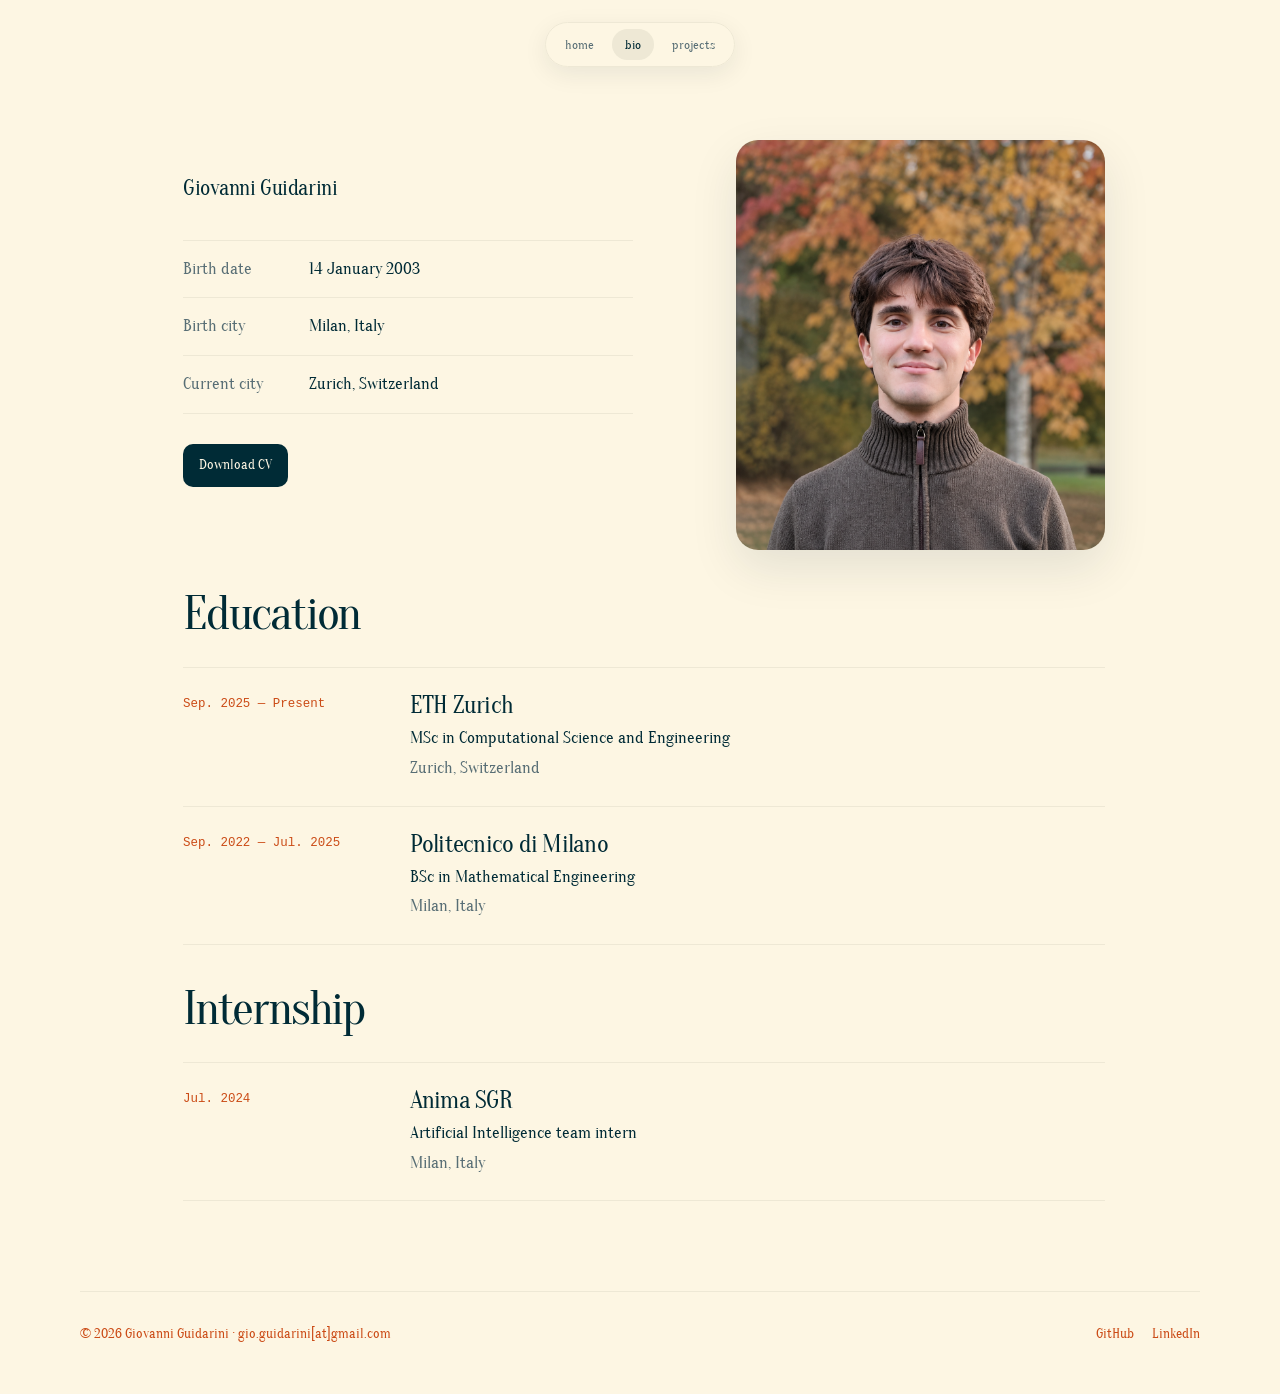
==== bio.html @ 798edbce "Refresh favicon image Co-authored-by: Copilot <223556219+Copilot@users.noreply.github.com>" ====
<!doctype html>
<html lang="en">
<head>
  <meta charset="utf-8">
  <meta name="viewport" content="width=device-width, initial-scale=1">
  <title>Bio — Giovanni Guidarini</title>
  <meta name="description" content="Biography, education, and internship of Giovanni Guidarini">
  <meta name="author" content="Giovanni Guidarini">
  <link rel="canonical" href="https://gioguida.github.io/bio.html">
  <link rel="stylesheet" href="style.css">
  <link rel="icon" type="image/x-icon" href="favicon.ico?v=5">
</head>
<body><nav class="site-nav" aria-label="Main navigation"><a href="index.html">home</a><a href="bio.html" aria-current="page">bio</a><a href="projects.html">projects</a><a href="lecture-notes.html">lecture notes</a></nav>
<main class="page subpage bio-page">
  <header class="bio-hero">
    <div class="bio-intro"><h2>Giovanni Guidarini</h2>
      <dl class="bio-facts"><div><dt>Birth date</dt><dd>14 January 2003</dd></div><div><dt>Birth city</dt><dd>Milan, Italy</dd></div><div><dt>Current city</dt><dd>Zurich, Switzerland</dd></div></dl>
      <a class="download" href="media/Giovanni_Guidarini_CV.pdf" download>Download CV</a>
    </div>
    <img class="bio-photo" src="media/profile_pic_wallpaper1.png" alt="Portrait of Giovanni Guidarini outdoors">
  </header>
  <section class="bio-section" aria-labelledby="education-heading"><h2 id="education-heading">Education</h2><ol class="cv-list"><li class="cv-entry">
  <span class="cv-entry-date">Sep. 2025 — Present</span>
  <div><h3>ETH Zurich</h3><p>MSc in Computational Science and Engineering</p><span class="muted">Zurich, Switzerland</span></div>
</li>
<li class="cv-entry">
  <span class="cv-entry-date">Sep. 2022 — Jul. 2025</span>
  <div><h3>Politecnico di Milano</h3><p>BSc in Mathematical Engineering</p><span class="muted">Milan, Italy</span></div>
</li></ol></section>
  <section class="bio-section" aria-labelledby="internship-heading"><h2 id="internship-heading">Internship</h2><ol class="cv-list"><li class="cv-entry">
  <span class="cv-entry-date">Jul. 2024</span>
  <div><h3>Anima SGR</h3><p>Artificial Intelligence team intern</p><span class="muted">Milan, Italy</span></div>
</li></ol></section>
</main>
<footer class="page footer"><span>© 2026 Giovanni Guidarini <span>·</span> gio.guidarini[at]gmail.com</span><span class="footer-links"><a href="https://github.com/gioguida" target="_blank" rel="noopener">GitHub</a><a href="https://www.linkedin.com/in/giovanni-guidarini/" target="_blank" rel="noopener">LinkedIn</a></span></footer></body></html>
---- style.css ----
@import url('https://fonts.googleapis.com/css2?family=Oranienbaum&display=swap');

:root {
  --base03: #002b36;
  --base01: #586e75;
  --base00: #657b83;
  --base0: #839496;
  --base2: #eee8d5;
  --base3: #fdf6e3;
  --yellow: #b58900;
  --orange: #cb4b16;
  --red: #dc322f;
  --cyan: #2aa198;
  --blue: #268bd2;
  --violet: #6c71c4;
  --color-background: #fdf6e3;
  --color-surface: rgba(255, 255, 255, .55);
  --color-text-primary: #002b36;
  --color-text-secondary: #657b83;
  --color-text-muted: #586e75;
  --color-accent: #268bd2;
  --color-border: #eee8d5;
  --shadow: 0 18px 48px rgba(0, 43, 54, .10);
  --font-display: "Oranienbaum", Didot, "Bodoni 72", "Times New Roman", serif;
  --font-text: "Oranienbaum", Iowan Old Style, Baskerville, Georgia, serif;
  --font-mono: ui-monospace, SFMono-Regular, Consolas, monospace;
  --font-weight-heading: 400;
  --font-size-body: 1.05rem;
  --font-size-small: .84rem;
  --page-max-width: 1120px;
  --page-gutter: 48px;
  --radius-card: 22px;
  --radius-control: 999px;
  --space-card: 27px;
  --space-grid: 18px;
  --space-section: 100px;
  --space-bio-section: 40px;
  --subpage-width: 930px;
  --bio-hero-width: 930px;
  --bio-photo-width: 370px;
  --bio-photo-mobile-width: clamp(96px, 28vw, 150px);
  --bio-photo-aspect-ratio: 9 / 10;
  --bio-photo-top-offset: -20px;
  --transition: .2s ease;
  --blur: 10px;
}

* { box-sizing: border-box; }
html { scroll-behavior: smooth; }
body {
  margin: 0;
  background: var(--base3);
  color: var(--base00);
  font-family: var(--font-text);
  font-size: var(--font-size-body);
  line-height: 1.58;
}
.home-page { height: 100svh; overflow: hidden; display: flex; flex-direction: column; }
.home-page main { flex: 1; min-height: 0; overflow: hidden; }
.home-page .footer { flex-shrink: 0; }
a { color: inherit; text-decoration: none; }
img { display: block; max-width: 100%; }

.site-nav {
  position: fixed; z-index: 10; top: 22px; left: 50vw; transform: translateX(-50%);
  display: flex; gap: 5px; padding: 6px;
  background: rgba(253, 246, 227, .88); border: 1px solid var(--base2);
  border-radius: 999px; box-shadow: 0 7px 25px rgba(0,43,54,.08);
  backdrop-filter: blur(10px);
}
.site-nav a { padding: 5px 13px; border-radius: 999px; font-size: .84rem; color: var(--base01); }
.site-nav a:hover, .site-nav a[aria-current="page"] { background: var(--base2); color: var(--base03); }
.site-nav a[href*="lecture-notes"] { display: none; }

.page { width: min(var(--page-max-width), calc(100% - var(--page-gutter))); margin: 0 auto; }
.hero { min-height: 100vh; display: grid; grid-template-columns: 1.08fr .92fr; align-items: center; gap: 9%; padding: 100px 0 70px; }
.profile-home { height: 100%; min-height: 0; display: grid; grid-template-columns: 1fr; align-items: center; justify-items: center; padding: 90px 0 35px; }
.profile-copy { max-width: 560px; text-align: center; }
.profile-copy h1 { font-size: clamp(2.7rem, 6vw, 5.2rem); }
.description { max-width: 510px; margin: 28px auto 0; font-size: 1.08rem; color: var(--base01); }
.eyebrow { margin: 0 0 20px; color: var(--orange); font: 600 .8rem/1.2 var(--font-mono); letter-spacing: .14em; text-transform: uppercase; }
h1, h2, h3 { margin: 0; color: var(--base03); font-family: var(--font-display); font-weight: var(--font-weight-heading); letter-spacing: -.045em; line-height: .98; }
h1 { max-width: 680px; font-size: clamp(2.8rem, 6vw, 5.5rem); }
h2 { font-size: clamp(1.9rem, 3.8vw, 3.8rem); }
h3 { font-size: 1.3rem; letter-spacing: -.03em; line-height: 1.05; }
.lede { max-width: 580px; margin: 28px 0 0; font-size: 1.13rem; color: var(--base01); }
.accent { color: var(--blue); }
.portrait-frame { position: relative; max-width: 390px; justify-self: end; margin: 0; }
.home-page .portrait-frame { min-height: 0; max-height: 100%; }
.portrait-frame::before { content: none; }
.portrait-frame img { aspect-ratio: 4 / 5; width: 100%; object-fit: cover; object-position: 63% 70%; border-radius: 20px; }
.home-page .portrait-frame img { max-height: 100%; height: auto; }
.portrait-note { position: absolute; bottom: 24px; left: -42px; padding: 9px 14px; background: var(--base03); color: var(--base3); border-radius: 10px; font: .78rem var(--font-mono); transform: rotate(-5deg); }
.section { padding: 100px 0; }
.section-heading { display: flex; justify-content: space-between; align-items: end; gap: 24px; margin-bottom: 38px; }
.section-heading p { max-width: 420px; margin: 0; }
.muted { color: var(--base01); }
.grid { display: grid; grid-template-columns: repeat(3, 1fr); gap: var(--space-grid); }
.card { display: flex; flex-direction: column; min-height: 300px; padding: var(--space-card); background: var(--color-surface); border: 1px solid var(--color-border); border-radius: var(--radius-card); transition: transform var(--transition), box-shadow var(--transition); }
.card:hover { transform: translateY(-5px); box-shadow: var(--shadow); }
.card .meta { margin-bottom: 46px; color: var(--orange); font: .75rem var(--font-mono); }
.card p { margin: 13px 0 22px; }
.publication-list { border-top: 1px solid var(--base2); }
.publication { display: block; padding: 28px 4px; border-bottom: 1px solid var(--base2); }
.publication:hover h2 { color: var(--blue); }
.publication h2 { margin-bottom: 10px; font-size: 1.55rem; }
.publication p { max-width: 620px; margin: 0 0 10px; }
.tag { display: inline-block; margin: 3px 4px 0 0; padding: 4px 9px; border-radius: 999px; background: var(--base2); color: var(--base01); font-size: .76rem; }
.split { display: grid; grid-template-columns: .8fr 1.2fr; gap: 12%; align-items: start; }
.about-list { display: grid; gap: 12px; margin: 0; padding: 0; list-style: none; }
.about-list li { padding: 18px 0; border-top: 1px solid var(--base2); }
.about-list strong { display: block; color: var(--base03); }
.footer { display: flex; justify-content: space-between; align-items: center; gap: 24px; padding: 32px 0 48px; border-top: 1px solid var(--base2); font-size: .85rem; }
.footer-links { display: flex; gap: 18px; color: var(--base01); }
.footer-links a:hover { color: var(--blue); }
.footer span { color: var(--orange); }

.subpage { max-width: var(--subpage-width); padding: 160px 0 90px; }
.bio-page { padding-left: 8px; }
.subpage .intro { max-width: 730px; margin-bottom: 60px; }
.project-art { height: 165px; margin: -27px -27px 25px; padding: 20px; overflow: hidden; border-radius: 21px 21px 0 0; background: var(--base2); }
.art-one { background: linear-gradient(135deg, #eee8d5 0 52%, #b58900 52%); }
.art-two { background: linear-gradient(145deg, #dbe9e5 0 48%, #2aa198 48% 75%, #002b36 75%); }
.art-three { background: linear-gradient(135deg, #f6e2d7, #cb4b16 62%, #dc322f); }
.mini-window { width: 74%; height: 100%; padding: 15px; background: rgba(253,246,227,.88); border-radius: 11px; box-shadow: 0 8px 18px rgba(0,43,54,.13); }
.mini-line { height: 6px; margin: 8px 0; border-radius: 4px; background: var(--base0); opacity: .65; }
.mini-line.short { width: 55%; background: var(--blue); }
.detail-hero { display: grid; grid-template-columns: .95fr 1.05fr; gap: 8%; align-items: center; margin-bottom: 65px; }
.detail-hero--text-only { grid-template-columns: 1fr; }
.detail-hero h1 { font-size: clamp(2.4rem, 4.3vw, 4.2rem); }
.detail-hero p { font-size: 1.1rem; }
.project-image { min-height: 340px; border-radius: 24px; box-shadow: var(--shadow); }
.project-photo { width: 100%; height: 340px; object-fit: cover; }
.protein-structure { object-fit: contain; background: #000; }
img[src*="aise/comparative-loss-landscapes"] { object-fit: contain; background: var(--base3); }
.detail-body { display: grid; grid-template-columns: 1.35fr .65fr; gap: 12%; }
.detail-body h2 { font-size: 1.7rem; margin-bottom: 18px; }
.detail-body p { max-width: 680px; }
.side-note { align-self: start; height: fit-content; padding: 22px; background: var(--base2); border-radius: 18px; }
.side-note p { margin: 8px 0; font-size: .9rem; }
.download { display: inline-block; margin-top: 18px; padding: 11px 16px; background: var(--base03); color: var(--base3); border-radius: 10px; font-size: .86rem; }
.download:hover { background: var(--blue); }
.download:focus-visible, .site-nav a:focus-visible { outline: 2px solid var(--blue); outline-offset: 3px; }
.report-download { margin-left: 12px; }
.empty-state { padding: 28px 4px; border-top: 1px solid var(--color-border); border-bottom: 1px solid var(--color-border); }

.bio-hero { display: grid; max-width: var(--bio-hero-width); grid-template-columns: minmax(0, 1fr) min(40%, var(--bio-photo-width)); gap: var(--space-bio-section); align-items: start; margin-bottom: var(--space-bio-section); }
.bio-intro h2 { margin-top: 16px; font-size: 1.35rem; line-height: 1.2; letter-spacing: -.02em; }
.bio-facts { max-width: 450px; margin: 38px 0 12px; border-top: 1px solid var(--color-border); }
.bio-facts div { display: grid; grid-template-columns: 110px 1fr; gap: 16px; padding: 15px 0; border-bottom: 1px solid var(--color-border); }
.bio-facts dt { color: var(--base01); }
.bio-facts dd { margin: 0; color: var(--base03); }
.bio-photo { width: 100%; height: auto; margin-top: var(--bio-photo-top-offset); aspect-ratio: var(--bio-photo-aspect-ratio); object-fit: cover; object-position: center 35%; border-radius: var(--radius-card); box-shadow: var(--shadow); }
.bio-section { margin-bottom: var(--space-bio-section); }
.bio-section:last-child { margin-bottom: 0; }
.bio-section h2 { margin-bottom: 30px; font-size: clamp(1.9rem, 3.8vw, 3.8rem); }
.cv-list { margin: 0; padding: 0; list-style: none; border-top: 1px solid var(--color-border); }
.cv-entry { display: grid; grid-template-columns: minmax(135px, .3fr) 1fr; gap: var(--space-grid); padding: 24px 0; border-bottom: 1px solid var(--color-border); }
.cv-entry-date { padding-top: 3px; color: var(--orange); font: .78rem/1.5 var(--font-mono); }
.cv-entry h3 { font-size: 1.55rem; }
.cv-entry p { margin: 7px 0 0; color: var(--base03); }
.cv-entry .muted { display: block; margin-top: 3px; }

@media (max-width: 760px) {
  .page { width: min(100% - 30px, 600px); }
  .site-nav { top: 12px; }
  .site-nav a { padding: 5px 9px; font-size: .73rem; }
  .hero, .profile-home, .split, .detail-hero, .detail-body { grid-template-columns: 1fr; gap: 48px; }
  .hero { padding-top: 125px; }
  .profile-home { height: 100%; gap: 20px; padding-top: 105px; padding-bottom: 25px; }
  .profile-copy h1 { font-size: clamp(2.5rem, 11vw, 3.8rem); }
  .description { margin-top: 18px; font-size: .98rem; }
  .portrait-frame { width: min(100%, 330px); max-height: 45svh; justify-self: center; }
  .portrait-frame img { max-height: 45svh; object-fit: cover; }
  .grid { grid-template-columns: 1fr; }
  .section { padding: 65px 0; }
  .section-heading { display: block; }
  .section-heading p { margin-top: 18px; }
  .subpage { padding-top: 130px; }
  .bio-hero { grid-template-columns: 1fr; gap: 18px; align-items: start; }
  .bio-facts { margin-top: 22px; }
  .bio-facts div { grid-template-columns: 1fr; gap: 0; padding: 9px 0; }
  .bio-photo { width: min(100%, 220px); margin-top: 18px; }
  .cv-entry { grid-template-columns: 1fr; gap: 7px; }
  .footer { align-items: flex-start; flex-direction: column; gap: 12px; }
}
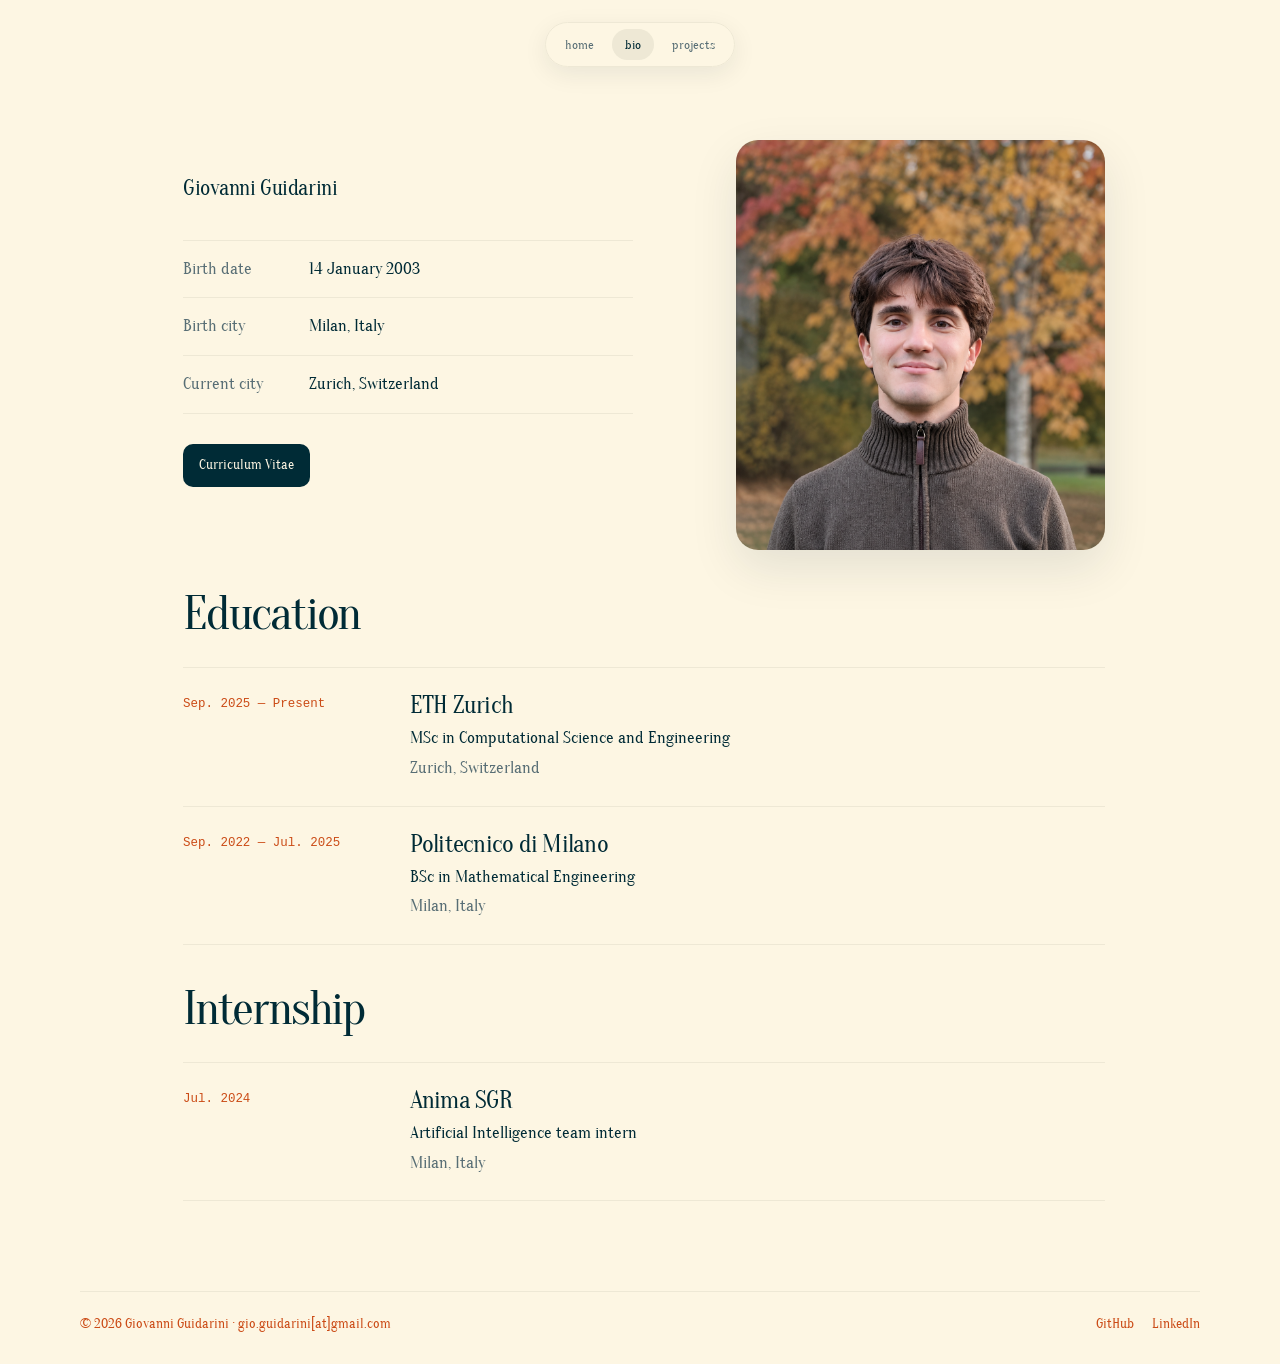
==== commit 76a4982a: "Change text on download cv button" ====
--- a/bio.html
+++ b/bio.html
@@ -15,7 +15,7 @@
   <header class="bio-hero">
     <div class="bio-intro"><h2>Giovanni Guidarini</h2>
       <dl class="bio-facts"><div><dt>Birth date</dt><dd>14 January 2003</dd></div><div><dt>Birth city</dt><dd>Milan, Italy</dd></div><div><dt>Current city</dt><dd>Zurich, Switzerland</dd></div></dl>
-      <a class="download" href="media/Giovanni_Guidarini_CV.pdf" download>Download CV</a>
+      <a class="download" href="media/Giovanni_Guidarini_CV.pdf" download>Curriculum Vitae</a>
     </div>
     <img class="bio-photo" src="media/profile_pic_wallpaper1.png" alt="Portrait of Giovanni Guidarini outdoors">
   </header>
--- a/style.css
+++ b/style.css
@@ -58,6 +58,8 @@
 .home-page { height: 100svh; overflow: hidden; display: flex; flex-direction: column; }
 .home-page main { flex: 1; min-height: 0; overflow: hidden; }
 .home-page .footer { flex-shrink: 0; }
+body:not(.home-page) { min-height: 100svh; display: flex; flex-direction: column; }
+body:not(.home-page) main { flex: 1; }
 a { color: inherit; text-decoration: none; }
 img { display: block; max-width: 100%; }
 
@@ -110,7 +112,7 @@
 .about-list { display: grid; gap: 12px; margin: 0; padding: 0; list-style: none; }
 .about-list li { padding: 18px 0; border-top: 1px solid var(--base2); }
 .about-list strong { display: block; color: var(--base03); }
-.footer { display: flex; justify-content: space-between; align-items: center; gap: 24px; padding: 32px 0 48px; border-top: 1px solid var(--base2); font-size: .85rem; }
+.footer { display: flex; justify-content: space-between; align-items: center; gap: 16px; padding: 22px 0 28px; border-top: 1px solid var(--base2); font-size: .85rem; }
 .footer-links { display: flex; gap: 18px; color: var(--base01); }
 .footer-links a:hover { color: var(--blue); }
 .footer span { color: var(--orange); }
@@ -182,5 +184,7 @@
   .bio-facts div { grid-template-columns: 1fr; gap: 0; padding: 9px 0; }
   .bio-photo { width: min(100%, 220px); margin-top: 18px; }
   .cv-entry { grid-template-columns: 1fr; gap: 7px; }
-  .footer { align-items: flex-start; flex-direction: column; gap: 12px; }
+  .footer { flex-wrap: wrap; gap: 8px; padding: 18px 0 22px; font-size: .78rem; line-height: 1.3; }
+  .footer > span:first-child { min-width: 0; }
+  .footer-links { gap: 12px; margin-left: auto; }
 }
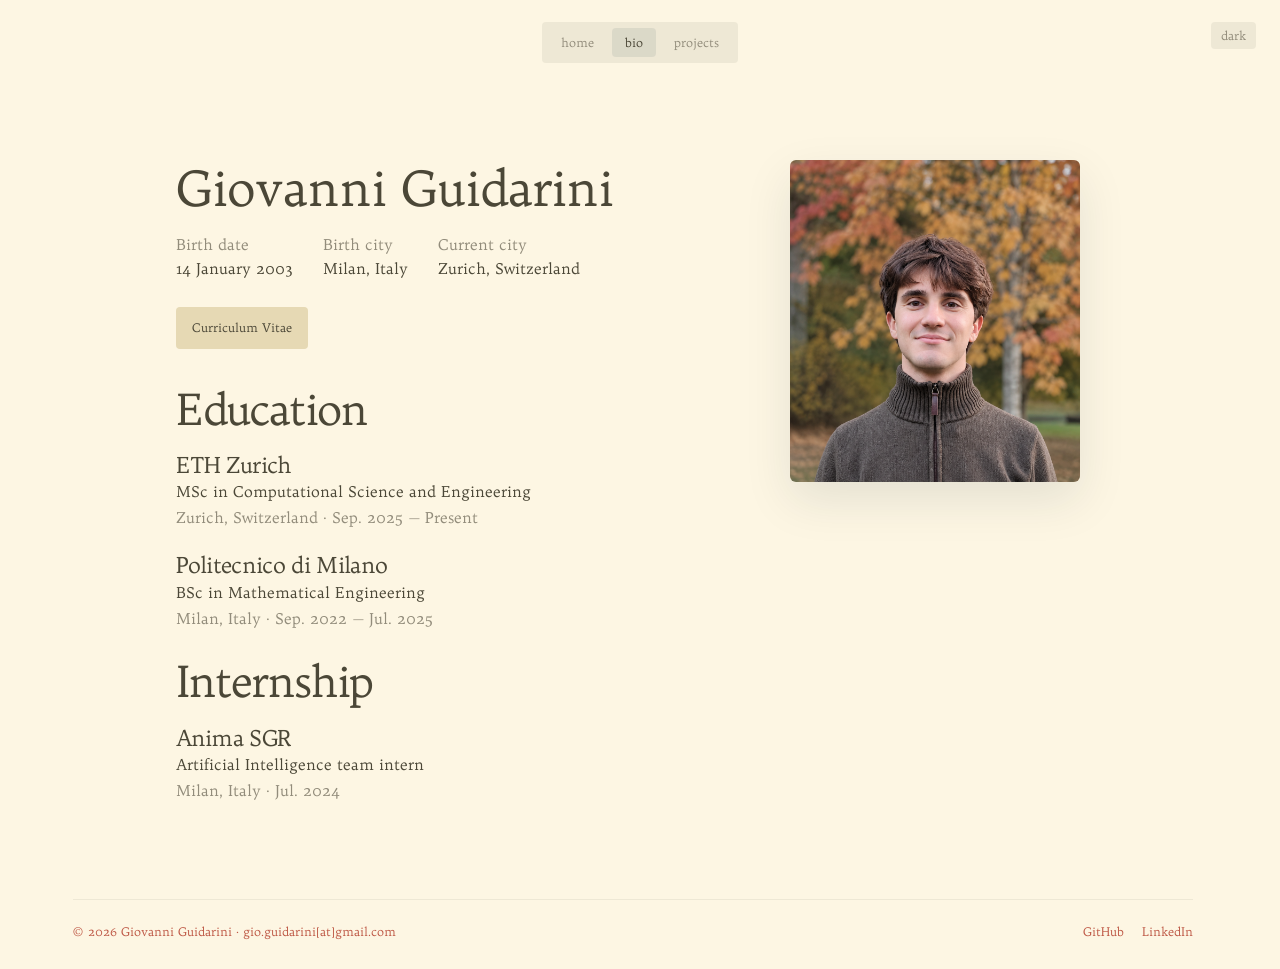
==== commit 0c7df765: "add dark more and restyle" ====
--- a/bio.html
+++ b/bio.html
@@ -9,27 +9,25 @@
   <link rel="canonical" href="https://gioguida.github.io/bio.html">
   <link rel="stylesheet" href="style.css">
   <link rel="icon" type="image/x-icon" href="favicon.ico?v=5">
+  <script src="theme.js" defer></script>
 </head>
-<body><nav class="site-nav" aria-label="Main navigation"><a href="index.html">home</a><a href="bio.html" aria-current="page">bio</a><a href="projects.html">projects</a><a href="lecture-notes.html">lecture notes</a></nav>
+<body><nav class="site-nav" aria-label="Main navigation"><a href="index.html">home</a><a href="bio.html" aria-current="page">bio</a><a href="projects.html">projects</a><a href="lecture-notes.html">lecture notes</a></nav><button class="theme-toggle" type="button" aria-label="Switch to dark mode" aria-pressed="false">dark</button>
 <main class="page subpage bio-page">
   <header class="bio-hero">
     <div class="bio-intro"><h2>Giovanni Guidarini</h2>
       <dl class="bio-facts"><div><dt>Birth date</dt><dd>14 January 2003</dd></div><div><dt>Birth city</dt><dd>Milan, Italy</dd></div><div><dt>Current city</dt><dd>Zurich, Switzerland</dd></div></dl>
-      <a class="download" href="media/Giovanni_Guidarini_CV.pdf" download>Curriculum Vitae</a>
+      <a class="download" href="media/Giovanni_Guidarini_CV.pdf">Curriculum Vitae</a>
     </div>
     <img class="bio-photo" src="media/profile_pic_wallpaper1.png" alt="Portrait of Giovanni Guidarini outdoors">
   </header>
   <section class="bio-section" aria-labelledby="education-heading"><h2 id="education-heading">Education</h2><ol class="cv-list"><li class="cv-entry">
-  <span class="cv-entry-date">Sep. 2025 — Present</span>
-  <div><h3>ETH Zurich</h3><p>MSc in Computational Science and Engineering</p><span class="muted">Zurich, Switzerland</span></div>
+  <div><h3>ETH Zurich</h3><p>MSc in Computational Science and Engineering</p><span class="muted">Zurich, Switzerland · Sep. 2025 — Present</span></div>
 </li>
 <li class="cv-entry">
-  <span class="cv-entry-date">Sep. 2022 — Jul. 2025</span>
-  <div><h3>Politecnico di Milano</h3><p>BSc in Mathematical Engineering</p><span class="muted">Milan, Italy</span></div>
+  <div><h3>Politecnico di Milano</h3><p>BSc in Mathematical Engineering</p><span class="muted">Milan, Italy · Sep. 2022 — Jul. 2025</span></div>
 </li></ol></section>
   <section class="bio-section" aria-labelledby="internship-heading"><h2 id="internship-heading">Internship</h2><ol class="cv-list"><li class="cv-entry">
-  <span class="cv-entry-date">Jul. 2024</span>
-  <div><h3>Anima SGR</h3><p>Artificial Intelligence team intern</p><span class="muted">Milan, Italy</span></div>
+  <div><h3>Anima SGR</h3><p>Artificial Intelligence team intern</p><span class="muted">Milan, Italy · Jul. 2024</span></div>
 </li></ol></section>
 </main>
 <footer class="page footer"><span>© 2026 Giovanni Guidarini <span>·</span> gio.guidarini[at]gmail.com</span><span class="footer-links"><a href="https://github.com/gioguida" target="_blank" rel="noopener">GitHub</a><a href="https://www.linkedin.com/in/giovanni-guidarini/" target="_blank" rel="noopener">LinkedIn</a></span></footer></body></html>
--- a/style.css
+++ b/style.css
@@ -1,52 +1,73 @@
-@import url('https://fonts.googleapis.com/css2?family=Oranienbaum&display=swap');
+@import url('https://fonts.googleapis.com/css2?family=Trykker&display=swap');
 
 :root {
-  --base03: #002b36;
-  --base01: #586e75;
-  --base00: #657b83;
+  --base03: #4b4737;
+  --base01: #928c7b;
+  --base00: #4b4737;
   --base0: #839496;
   --base2: #eee8d5;
   --base3: #fdf6e3;
   --yellow: #b58900;
-  --orange: #cb4b16;
+  --orange: #be5845;
   --red: #dc322f;
   --cyan: #2aa198;
   --blue: #268bd2;
   --violet: #6c71c4;
   --color-background: #fdf6e3;
   --color-surface: rgba(255, 255, 255, .55);
-  --color-text-primary: #002b36;
-  --color-text-secondary: #657b83;
-  --color-text-muted: #586e75;
+  --color-text-primary: #4b4737;
+  --color-text-secondary: #4b4737;
+  --color-text-muted: #928c7b;
   --color-accent: #268bd2;
   --color-border: #eee8d5;
+  --download-button: #e6d9b4;
   --shadow: 0 18px 48px rgba(0, 43, 54, .10);
-  --font-display: "Oranienbaum", Didot, "Bodoni 72", "Times New Roman", serif;
-  --font-text: "Oranienbaum", Iowan Old Style, Baskerville, Georgia, serif;
+  --font-display: "Trykker", Didot, "Bodoni 72", "Times New Roman", serif;
+  --font-text: "Trykker", Iowan Old Style, Baskerville, Georgia, serif;
   --font-mono: ui-monospace, SFMono-Regular, Consolas, monospace;
   --font-weight-heading: 400;
+  --font-scale: 90%;
   --font-size-body: 1.05rem;
   --font-size-small: .84rem;
   --page-max-width: 1120px;
   --page-gutter: 48px;
-  --radius-card: 22px;
-  --radius-control: 999px;
+  --radius-card: 6px;
+  --radius-control: 4px;
   --space-card: 27px;
   --space-grid: 18px;
   --space-section: 100px;
-  --space-bio-section: 40px;
+  --space-bio-section: 24px;
   --subpage-width: 930px;
   --bio-hero-width: 930px;
-  --bio-photo-width: 370px;
+  --bio-photo-width: 290px;
   --bio-photo-mobile-width: clamp(96px, 28vw, 150px);
   --bio-photo-aspect-ratio: 9 / 10;
-  --bio-photo-top-offset: -20px;
+  --bio-photo-top-offset: 0;
+  --bio-photo-fixed-top: 160px;
   --transition: .2s ease;
   --blur: 10px;
 }
 
+[data-theme="dark"] {
+  --base03: #fdf6e3;
+  --base01: #93a1a1;
+  --base00: #839496;
+  --base0: #657b83;
+  --base2: #35203a;
+  --base3: #231727;
+  --color-background: #231727;
+  --color-surface: rgba(53, 32, 58, .72);
+  --color-text-primary: #fdf6e3;
+  --color-text-secondary: #839496;
+  --color-text-muted: #93a1a1;
+  --color-border: #4b3150;
+  --download-button: #35203a;
+  --orange: #b4a7b7;
+  --shadow: 0 18px 48px rgba(0, 0, 0, .24);
+}
+
 * { box-sizing: border-box; }
-html { scroll-behavior: smooth; }
+html { scroll-behavior: smooth; font-size: var(--font-scale); scrollbar-gutter: stable; }
 body {
   margin: 0;
   background: var(--base3);
@@ -66,13 +87,18 @@
 .site-nav {
   position: fixed; z-index: 10; top: 22px; left: 50vw; transform: translateX(-50%);
   display: flex; gap: 5px; padding: 6px;
-  background: rgba(253, 246, 227, .88); border: 1px solid var(--base2);
-  border-radius: 999px; box-shadow: 0 7px 25px rgba(0,43,54,.08);
+  background: var(--base2); border: none;
+  border-radius: var(--radius-control); box-shadow: none;
   backdrop-filter: blur(10px);
 }
-.site-nav a { padding: 5px 13px; border-radius: 999px; font-size: .84rem; color: var(--base01); }
-.site-nav a:hover, .site-nav a[aria-current="page"] { background: var(--base2); color: var(--base03); }
+.site-nav a { padding: 5px 13px; border-radius: var(--radius-control); font-size: .84rem; color: var(--base01); }
+.site-nav a:hover, .site-nav a[aria-current="page"] { background: rgba(0, 43, 54, .08); color: var(--base03); }
 .site-nav a[href*="lecture-notes"] { display: none; }
+.theme-toggle { position: fixed; z-index: 11; top: 22px; right: 24px; padding: 6px 10px; border: 0; border-radius: var(--radius-control); background: var(--base2); color: var(--base01); font: .84rem var(--font-text); cursor: pointer; }
+.theme-toggle:hover, .theme-toggle:focus-visible { background: var(--base0); color: var(--base03); }
+[data-theme="dark"] .theme-toggle { background: var(--base2); color: var(--base03); }
+[data-theme="dark"] .theme-toggle:hover, [data-theme="dark"] .theme-toggle:focus-visible, [data-theme="dark"] .download:hover { background: var(--base0); color: var(--base03); }
+[data-theme="dark"] .site-nav a:hover, [data-theme="dark"] .site-nav a[aria-current="page"] { background: rgba(253, 246, 227, .12); }
 
 .page { width: min(var(--page-max-width), calc(100% - var(--page-gutter))); margin: 0 auto; }
 .hero { min-height: 100vh; display: grid; grid-template-columns: 1.08fr .92fr; align-items: center; gap: 9%; padding: 100px 0 70px; }
@@ -90,7 +116,7 @@
 .portrait-frame { position: relative; max-width: 390px; justify-self: end; margin: 0; }
 .home-page .portrait-frame { min-height: 0; max-height: 100%; }
 .portrait-frame::before { content: none; }
-.portrait-frame img { aspect-ratio: 4 / 5; width: 100%; object-fit: cover; object-position: 63% 70%; border-radius: 20px; }
+.portrait-frame img { aspect-ratio: 4 / 5; width: 100%; object-fit: cover; object-position: 63% 70%; border-radius: var(--radius-card); }
 .home-page .portrait-frame img { max-height: 100%; height: auto; }
 .portrait-note { position: absolute; bottom: 24px; left: -42px; padding: 9px 14px; background: var(--base03); color: var(--base3); border-radius: 10px; font: .78rem var(--font-mono); transform: rotate(-5deg); }
 .section { padding: 100px 0; }
@@ -120,7 +146,7 @@
 .subpage { max-width: var(--subpage-width); padding: 160px 0 90px; }
 .bio-page { padding-left: 8px; }
 .subpage .intro { max-width: 730px; margin-bottom: 60px; }
-.project-art { height: 165px; margin: -27px -27px 25px; padding: 20px; overflow: hidden; border-radius: 21px 21px 0 0; background: var(--base2); }
+.project-art { height: 165px; margin: -27px -27px 25px; padding: 20px; overflow: hidden; border-radius: var(--radius-card) var(--radius-card) 0 0; background: var(--base2); }
 .art-one { background: linear-gradient(135deg, #eee8d5 0 52%, #b58900 52%); }
 .art-two { background: linear-gradient(145deg, #dbe9e5 0 48%, #2aa198 48% 75%, #002b36 75%); }
 .art-three { background: linear-gradient(135deg, #f6e2d7, #cb4b16 62%, #dc322f); }
@@ -131,47 +157,55 @@
 .detail-hero--text-only { grid-template-columns: 1fr; }
 .detail-hero h1 { font-size: clamp(2.4rem, 4.3vw, 4.2rem); }
 .detail-hero p { font-size: 1.1rem; }
-.project-image { min-height: 340px; border-radius: 24px; box-shadow: var(--shadow); }
+.project-image { min-height: 340px; border-radius: var(--radius-card); box-shadow: var(--shadow); }
 .project-photo { width: 100%; height: 340px; object-fit: cover; }
 .protein-structure { object-fit: contain; background: #000; }
 img[src*="aise/comparative-loss-landscapes"] { object-fit: contain; background: var(--base3); }
-.detail-body { display: grid; grid-template-columns: 1.35fr .65fr; gap: 12%; }
+[data-theme="dark"] .art-one { background: linear-gradient(135deg, #4b3150 0 52%, #b58900 52%); }
+[data-theme="dark"] .art-two { background: linear-gradient(145deg, #4b3150 0 48%, #2aa198 48% 75%, #231727 75%); }
+[data-theme="dark"] .art-three { background: linear-gradient(135deg, #4b3150, #cb4b16 62%, #dc322f); }
+[data-theme="dark"] .mini-window { background: rgba(35, 23, 39, .88); box-shadow: 0 8px 18px rgba(0, 0, 0, .24); }
+.detail-body { display: block; }
 .detail-body h2 { font-size: 1.7rem; margin-bottom: 18px; }
 .detail-body p { max-width: 680px; }
-.side-note { align-self: start; height: fit-content; padding: 22px; background: var(--base2); border-radius: 18px; }
-.side-note p { margin: 8px 0; font-size: .9rem; }
-.download { display: inline-block; margin-top: 18px; padding: 11px 16px; background: var(--base03); color: var(--base3); border-radius: 10px; font-size: .86rem; }
+.project-meta { display: flex; flex-wrap: wrap; gap: 24px 48px; margin-bottom: 42px; }
+.project-meta-item { min-width: 0; }
+.project-meta-item p { margin: 4px 0 0; font-size: .9rem; }
+.project-actions { display: flex; flex-wrap: wrap; gap: 12px; }
+.download { display: inline-block; margin-top: 18px; padding: 11px 16px; background: var(--download-button); color: var(--base03); border-radius: var(--radius-control); font-size: .86rem; }
 .download:hover { background: var(--blue); }
 .download:focus-visible, .site-nav a:focus-visible { outline: 2px solid var(--blue); outline-offset: 3px; }
 .report-download { margin-left: 12px; }
 .empty-state { padding: 28px 4px; border-top: 1px solid var(--color-border); border-bottom: 1px solid var(--color-border); }
 
-.bio-hero { display: grid; max-width: var(--bio-hero-width); grid-template-columns: minmax(0, 1fr) min(40%, var(--bio-photo-width)); gap: var(--space-bio-section); align-items: start; margin-bottom: var(--space-bio-section); }
-.bio-intro h2 { margin-top: 16px; font-size: 1.35rem; line-height: 1.2; letter-spacing: -.02em; }
-.bio-facts { max-width: 450px; margin: 38px 0 12px; border-top: 1px solid var(--color-border); }
-.bio-facts div { display: grid; grid-template-columns: 110px 1fr; gap: 16px; padding: 15px 0; border-bottom: 1px solid var(--color-border); }
+.bio-hero { position: relative; max-width: var(--bio-hero-width); margin-bottom: calc(var(--space-bio-section) + 15px); }
+.bio-intro, .bio-section { max-width: calc(60% - var(--space-bio-section)); }
+.bio-intro h2 { margin-top: 0; font-size: clamp(1.9rem, 3.8vw, 3.8rem); line-height: 1.2; letter-spacing: -.02em; }
+.bio-facts { display: grid; grid-template-columns: repeat(3, max-content); gap: 30px; margin: 15px 0 8px; }
+.bio-facts div { display: block; min-width: 0; }
 .bio-facts dt { color: var(--base01); }
 .bio-facts dd { margin: 0; color: var(--base03); }
-.bio-photo { width: 100%; height: auto; margin-top: var(--bio-photo-top-offset); aspect-ratio: var(--bio-photo-aspect-ratio); object-fit: cover; object-position: center 35%; border-radius: var(--radius-card); box-shadow: var(--shadow); }
+.bio-photo { position: fixed; z-index: 1; top: var(--bio-photo-fixed-top); right: 200px; width: min(40%, var(--bio-photo-width)); height: auto; aspect-ratio: var(--bio-photo-aspect-ratio); object-fit: cover; object-position: center 35%; border-radius: var(--radius-card); box-shadow: var(--shadow); }
 .bio-section { margin-bottom: var(--space-bio-section); }
 .bio-section:last-child { margin-bottom: 0; }
-.bio-section h2 { margin-bottom: 30px; font-size: clamp(1.9rem, 3.8vw, 3.8rem); }
-.cv-list { margin: 0; padding: 0; list-style: none; border-top: 1px solid var(--color-border); }
-.cv-entry { display: grid; grid-template-columns: minmax(135px, .3fr) 1fr; gap: var(--space-grid); padding: 24px 0; border-bottom: 1px solid var(--color-border); }
-.cv-entry-date { padding-top: 3px; color: var(--orange); font: .78rem/1.5 var(--font-mono); }
+.bio-section h2 { margin-bottom: 18px; font-size: clamp(2.1rem, 3.8vw, 3rem); }
+.cv-list { display: grid; gap: 12px; margin: 0; padding: 0; list-style: none; }
+.cv-entry { padding: 6px 0; }
 .cv-entry h3 { font-size: 1.55rem; }
-.cv-entry p { margin: 7px 0 0; color: var(--base03); }
-.cv-entry .muted { display: block; margin-top: 3px; }
+.cv-entry p { margin: 3px 0 0; color: var(--base03); }
+.cv-entry .muted { display: block; margin-top: 2px; }
 
 @media (max-width: 760px) {
   .page { width: min(100% - 30px, 600px); }
   .site-nav { top: 12px; }
+  .theme-toggle { top: 12px; right: 15px; }
   .site-nav a { padding: 5px 9px; font-size: .73rem; }
-  .hero, .profile-home, .split, .detail-hero, .detail-body { grid-template-columns: 1fr; gap: 48px; }
+  .hero, .profile-home, .split, .detail-hero { grid-template-columns: 1fr; gap: 48px; }
   .hero { padding-top: 125px; }
   .profile-home { height: 100%; gap: 20px; padding-top: 105px; padding-bottom: 25px; }
   .profile-copy h1 { font-size: clamp(2.5rem, 11vw, 3.8rem); }
   .description { margin-top: 18px; font-size: .98rem; }
+  .bio-facts { grid-template-columns: 1fr; gap: 10px; }
   .portrait-frame { width: min(100%, 330px); max-height: 45svh; justify-self: center; }
   .portrait-frame img { max-height: 45svh; object-fit: cover; }
   .grid { grid-template-columns: 1fr; }
@@ -179,11 +213,11 @@
   .section-heading { display: block; }
   .section-heading p { margin-top: 18px; }
   .subpage { padding-top: 130px; }
-  .bio-hero { grid-template-columns: 1fr; gap: 18px; align-items: start; }
+  .bio-hero { margin-bottom: var(--space-bio-section); }
+  .bio-intro, .bio-section { max-width: none; }
   .bio-facts { margin-top: 22px; }
-  .bio-facts div { grid-template-columns: 1fr; gap: 0; padding: 9px 0; }
-  .bio-photo { width: min(100%, 220px); margin-top: 18px; }
-  .cv-entry { grid-template-columns: 1fr; gap: 7px; }
+  .bio-facts div { padding: 0; }
+  .bio-photo { position: static; width: min(100%, 220px); margin-top: 18px; }
   .footer { flex-wrap: wrap; gap: 8px; padding: 18px 0 22px; font-size: .78rem; line-height: 1.3; }
   .footer > span:first-child { min-width: 0; }
   .footer-links { gap: 12px; margin-left: auto; }
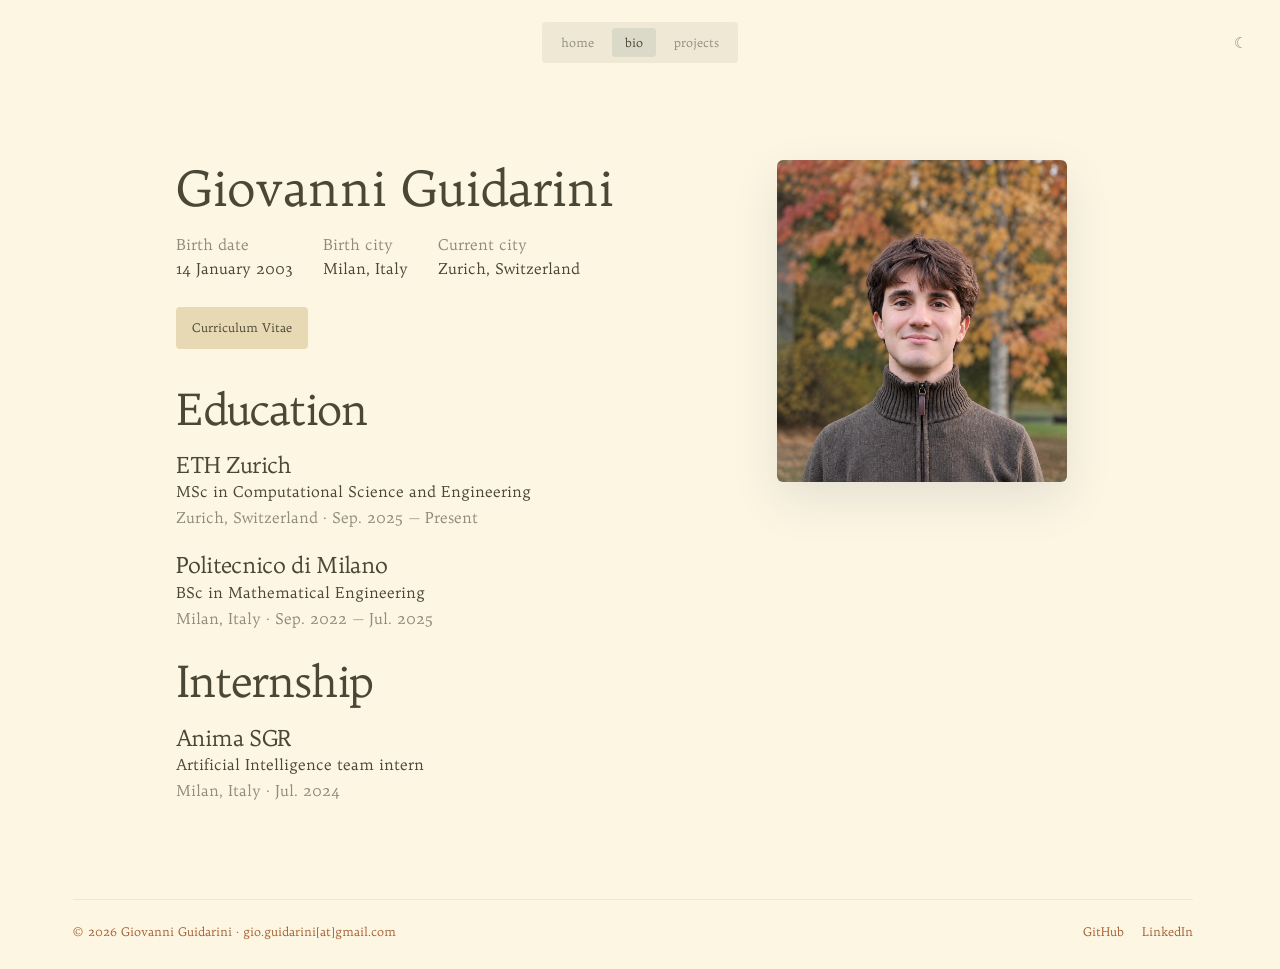
==== commit f633f0b6: "Improve theme controls and layout pipeline Co-authored-by: Copilot <223556219+Copilot@users.noreply." ====
--- a/bio.html
+++ b/bio.html
@@ -11,7 +11,7 @@
   <link rel="icon" type="image/x-icon" href="favicon.ico?v=5">
   <script src="theme.js" defer></script>
 </head>
-<body><nav class="site-nav" aria-label="Main navigation"><a href="index.html">home</a><a href="bio.html" aria-current="page">bio</a><a href="projects.html">projects</a><a href="lecture-notes.html">lecture notes</a></nav><button class="theme-toggle" type="button" aria-label="Switch to dark mode" aria-pressed="false">dark</button>
+<body><nav class="site-nav" aria-label="Main navigation"><a href="index.html">home</a><a href="bio.html" aria-current="page">bio</a><a href="projects.html">projects</a><a href="lecture-notes.html">lecture notes</a></nav><button class="theme-toggle" type="button" aria-label="Switch to dark mode" aria-pressed="false">☾</button>
 <main class="page subpage bio-page">
   <header class="bio-hero">
     <div class="bio-intro"><h2>Giovanni Guidarini</h2>
--- a/style.css
+++ b/style.css
@@ -8,7 +8,7 @@
   --base2: #eee8d5;
   --base3: #fdf6e3;
   --yellow: #b58900;
-  --orange: #be5845;
+  --orange: #a66032;
   --red: #dc322f;
   --cyan: #2aa198;
   --blue: #268bd2;
@@ -44,12 +44,13 @@
   --bio-photo-aspect-ratio: 9 / 10;
   --bio-photo-top-offset: 0;
   --bio-photo-fixed-top: 160px;
+  --bio-photo-horizontal-bias: 70px;
   --transition: .2s ease;
   --blur: 10px;
 }
 
 [data-theme="dark"] {
-  --base03: #fdf6e3;
+  --base03: #d7c6dc;
   --base01: #93a1a1;
   --base00: #839496;
   --base0: #657b83;
@@ -57,7 +58,7 @@
   --base3: #231727;
   --color-background: #231727;
   --color-surface: rgba(53, 32, 58, .72);
-  --color-text-primary: #fdf6e3;
+  --color-text-primary: #d7c6dc;
   --color-text-secondary: #839496;
   --color-text-muted: #93a1a1;
   --color-border: #4b3150;
@@ -94,10 +95,10 @@
 .site-nav a { padding: 5px 13px; border-radius: var(--radius-control); font-size: .84rem; color: var(--base01); }
 .site-nav a:hover, .site-nav a[aria-current="page"] { background: rgba(0, 43, 54, .08); color: var(--base03); }
 .site-nav a[href*="lecture-notes"] { display: none; }
-.theme-toggle { position: fixed; z-index: 11; top: 22px; right: 24px; padding: 6px 10px; border: 0; border-radius: var(--radius-control); background: var(--base2); color: var(--base01); font: .84rem var(--font-text); cursor: pointer; }
-.theme-toggle:hover, .theme-toggle:focus-visible { background: var(--base0); color: var(--base03); }
-[data-theme="dark"] .theme-toggle { background: var(--base2); color: var(--base03); }
-[data-theme="dark"] .theme-toggle:hover, [data-theme="dark"] .theme-toggle:focus-visible, [data-theme="dark"] .download:hover { background: var(--base0); color: var(--base03); }
+.theme-toggle { position: fixed; z-index: 11; top: 26.5px; right: 24px; width: 32px; height: 32px; padding: 0; display: inline-flex; align-items: center; justify-content: center; border: 0; border-radius: 50%; background: transparent; color: var(--base01); font: 1.05rem/1 var(--font-text); cursor: pointer; }
+.theme-toggle:hover, .theme-toggle:focus-visible { background: transparent; color: var(--base03); }
+[data-theme="dark"] .theme-toggle { background: transparent; color: var(--base03); }
+[data-theme="dark"] .theme-toggle:hover, [data-theme="dark"] .theme-toggle:focus-visible, [data-theme="dark"] .download:hover { background: transparent; color: var(--base03); }
 [data-theme="dark"] .site-nav a:hover, [data-theme="dark"] .site-nav a[aria-current="page"] { background: rgba(253, 246, 227, .12); }
 
 .page { width: min(var(--page-max-width), calc(100% - var(--page-gutter))); margin: 0 auto; }
@@ -185,7 +186,7 @@
 .bio-facts div { display: block; min-width: 0; }
 .bio-facts dt { color: var(--base01); }
 .bio-facts dd { margin: 0; color: var(--base03); }
-.bio-photo { position: fixed; z-index: 1; top: var(--bio-photo-fixed-top); right: 200px; width: min(40%, var(--bio-photo-width)); height: auto; aspect-ratio: var(--bio-photo-aspect-ratio); object-fit: cover; object-position: center 35%; border-radius: var(--radius-card); box-shadow: var(--shadow); }
+.bio-photo { position: fixed; z-index: 1; top: var(--bio-photo-fixed-top); left: var(--bio-photo-left, auto); width: min(40%, var(--bio-photo-width)); height: auto; aspect-ratio: var(--bio-photo-aspect-ratio); object-fit: cover; object-position: center 35%; border-radius: var(--radius-card); box-shadow: var(--shadow); }
 .bio-section { margin-bottom: var(--space-bio-section); }
 .bio-section:last-child { margin-bottom: 0; }
 .bio-section h2 { margin-bottom: 18px; font-size: clamp(2.1rem, 3.8vw, 3rem); }
@@ -198,7 +199,7 @@
 @media (max-width: 760px) {
   .page { width: min(100% - 30px, 600px); }
   .site-nav { top: 12px; }
-  .theme-toggle { top: 12px; right: 15px; }
+  .theme-toggle { top: 16.5px; right: 15px; }
   .site-nav a { padding: 5px 9px; font-size: .73rem; }
   .hero, .profile-home, .split, .detail-hero { grid-template-columns: 1fr; gap: 48px; }
   .hero { padding-top: 125px; }
@@ -218,7 +219,7 @@
   .bio-facts { margin-top: 22px; }
   .bio-facts div { padding: 0; }
   .bio-photo { position: static; width: min(100%, 220px); margin-top: 18px; }
-  .footer { flex-wrap: wrap; gap: 8px; padding: 18px 0 22px; font-size: .78rem; line-height: 1.3; }
+  .footer { flex-direction: column; align-items: flex-start; gap: 8px; padding: 18px 0 22px; font-size: .78rem; line-height: 1.3; }
   .footer > span:first-child { min-width: 0; }
-  .footer-links { gap: 12px; margin-left: auto; }
-}
+  .footer-links { gap: 12px; margin-left: 0; }
+}
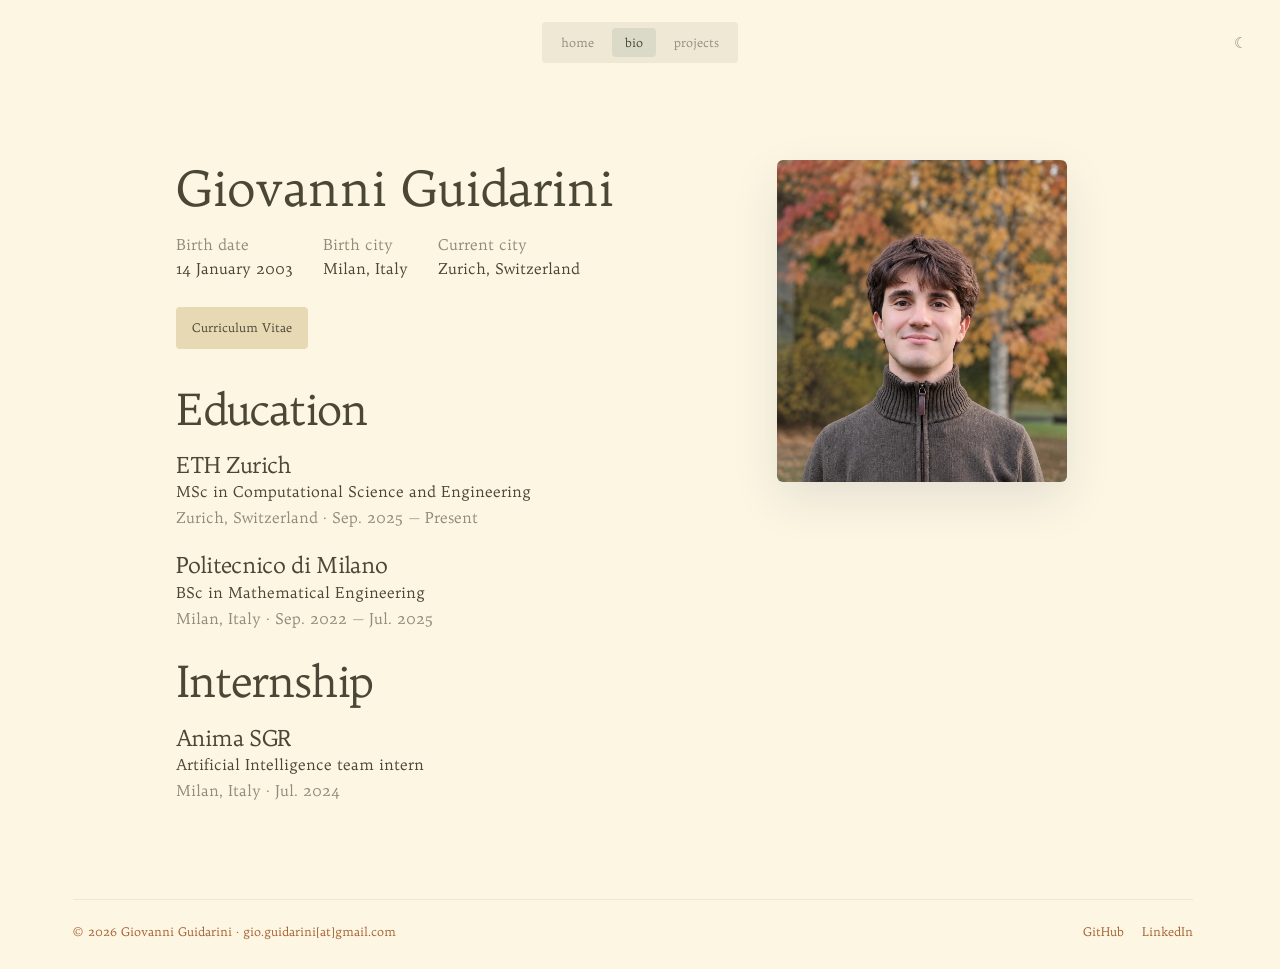
==== commit d2723fb5: "add sliding transition between pages" ====
--- a/bio.html
+++ b/bio.html
@@ -10,6 +10,7 @@
   <link rel="stylesheet" href="style.css">
   <link rel="icon" type="image/x-icon" href="favicon.ico?v=5">
   <script src="theme.js" defer></script>
+  <script src="page-transitions.js" defer></script>
 </head>
 <body><nav class="site-nav" aria-label="Main navigation"><a href="index.html">home</a><a href="bio.html" aria-current="page">bio</a><a href="projects.html">projects</a><a href="lecture-notes.html">lecture notes</a></nav><button class="theme-toggle" type="button" aria-label="Switch to dark mode" aria-pressed="false">☾</button>
 <main class="page subpage bio-page">
@@ -18,7 +19,7 @@
       <dl class="bio-facts"><div><dt>Birth date</dt><dd>14 January 2003</dd></div><div><dt>Birth city</dt><dd>Milan, Italy</dd></div><div><dt>Current city</dt><dd>Zurich, Switzerland</dd></div></dl>
       <a class="download" href="media/Giovanni_Guidarini_CV.pdf">Curriculum Vitae</a>
     </div>
-    <img class="bio-photo" src="media/profile_pic_wallpaper1.png" alt="Portrait of Giovanni Guidarini outdoors">
+    <img class="bio-photo" src="media/profile_pic_wallpaper1.webp" alt="Portrait of Giovanni Guidarini outdoors">
   </header>
   <section class="bio-section" aria-labelledby="education-heading"><h2 id="education-heading">Education</h2><ol class="cv-list"><li class="cv-entry">
   <div><h3>ETH Zurich</h3><p>MSc in Computational Science and Engineering</p><span class="muted">Zurich, Switzerland · Sep. 2025 — Present</span></div>
@@ -30,4 +31,4 @@
   <div><h3>Anima SGR</h3><p>Artificial Intelligence team intern</p><span class="muted">Milan, Italy · Jul. 2024</span></div>
 </li></ol></section>
 </main>
-<footer class="page footer"><span>© 2026 Giovanni Guidarini <span>·</span> gio.guidarini[at]gmail.com</span><span class="footer-links"><a href="https://github.com/gioguida" target="_blank" rel="noopener">GitHub</a><a href="https://www.linkedin.com/in/giovanni-guidarini/" target="_blank" rel="noopener">LinkedIn</a></span></footer></body></html>+<footer class="page footer"><span>© 2026 Giovanni Guidarini <span>·</span> gio.guidarini[at]gmail.com</span><span class="footer-links"><a href="https://github.com/gioguida" target="_blank" rel="noopener">GitHub</a><a href="https://www.linkedin.com/in/giovanni-guidarini/" target="_blank" rel="noopener">LinkedIn</a></span></footer></body></html>
--- a/style.css
+++ b/style.css
@@ -29,6 +29,7 @@
   --font-scale: 90%;
   --font-size-body: 1.05rem;
   --font-size-small: .84rem;
+  --project-title-line-height: 1.18;
   --page-max-width: 1120px;
   --page-gutter: 48px;
   --radius-card: 6px;
@@ -46,21 +47,25 @@
   --bio-photo-fixed-top: 160px;
   --bio-photo-horizontal-bias: 70px;
   --transition: .2s ease;
+  --page-slide-duration: 520ms;
+  --page-slide-easing: cubic-bezier(.22, 1, .36, 1);
+  --footer-slide-duration: 170ms;
+  --footer-slide-easing: cubic-bezier(.55, 0, .8, .4);
   --blur: 10px;
 }
 
 [data-theme="dark"] {
   --base03: #d7c6dc;
-  --base01: #93a1a1;
-  --base00: #839496;
+  --base01: #a696aa;
+  --base00: #d7c6dc;
   --base0: #657b83;
   --base2: #35203a;
   --base3: #231727;
   --color-background: #231727;
   --color-surface: rgba(53, 32, 58, .72);
   --color-text-primary: #d7c6dc;
-  --color-text-secondary: #839496;
-  --color-text-muted: #93a1a1;
+  --color-text-secondary: #d7c6dc;
+  --color-text-muted: #a696aa;
   --color-border: #4b3150;
   --download-button: #35203a;
   --orange: #b4a7b7;
@@ -84,6 +89,12 @@
 body:not(.home-page) main { flex: 1; }
 a { color: inherit; text-decoration: none; }
 img { display: block; max-width: 100%; }
+
+.transition-stage { position: fixed; z-index: 5; inset: 0; overflow: hidden; background: var(--color-background); pointer-events: none; }
+.transition-track { display: flex; width: 200%; height: 100%; will-change: transform; }
+.transition-panel { position: relative; display: flex; flex: 0 0 50%; flex-direction: column; height: 100%; overflow: hidden; background: var(--color-background); }
+.transition-panel main { flex: 1; min-height: 0; overflow: hidden; }
+.transition-panel > .bio-photo { position: absolute; }
 
 .site-nav {
   position: fixed; z-index: 10; top: 22px; left: 50vw; transform: translateX(-50%);
@@ -156,12 +167,11 @@
 .mini-line.short { width: 55%; background: var(--blue); }
 .detail-hero { display: grid; grid-template-columns: .95fr 1.05fr; gap: 8%; align-items: center; margin-bottom: 65px; }
 .detail-hero--text-only { grid-template-columns: 1fr; }
-.detail-hero h1 { font-size: clamp(2.4rem, 4.3vw, 4.2rem); }
+.detail-hero h1 { font-size: clamp(2.4rem, 4.3vw, 4.2rem); line-height: var(--project-title-line-height); }
 .detail-hero p { font-size: 1.1rem; }
 .project-image { min-height: 340px; border-radius: var(--radius-card); box-shadow: var(--shadow); }
 .project-photo { width: 100%; height: 340px; object-fit: cover; }
 .protein-structure { object-fit: contain; background: #000; }
-img[src*="aise/comparative-loss-landscapes"] { object-fit: contain; background: var(--base3); }
 [data-theme="dark"] .art-one { background: linear-gradient(135deg, #4b3150 0 52%, #b58900 52%); }
 [data-theme="dark"] .art-two { background: linear-gradient(145deg, #4b3150 0 48%, #2aa198 48% 75%, #231727 75%); }
 [data-theme="dark"] .art-three { background: linear-gradient(135deg, #4b3150, #cb4b16 62%, #dc322f); }
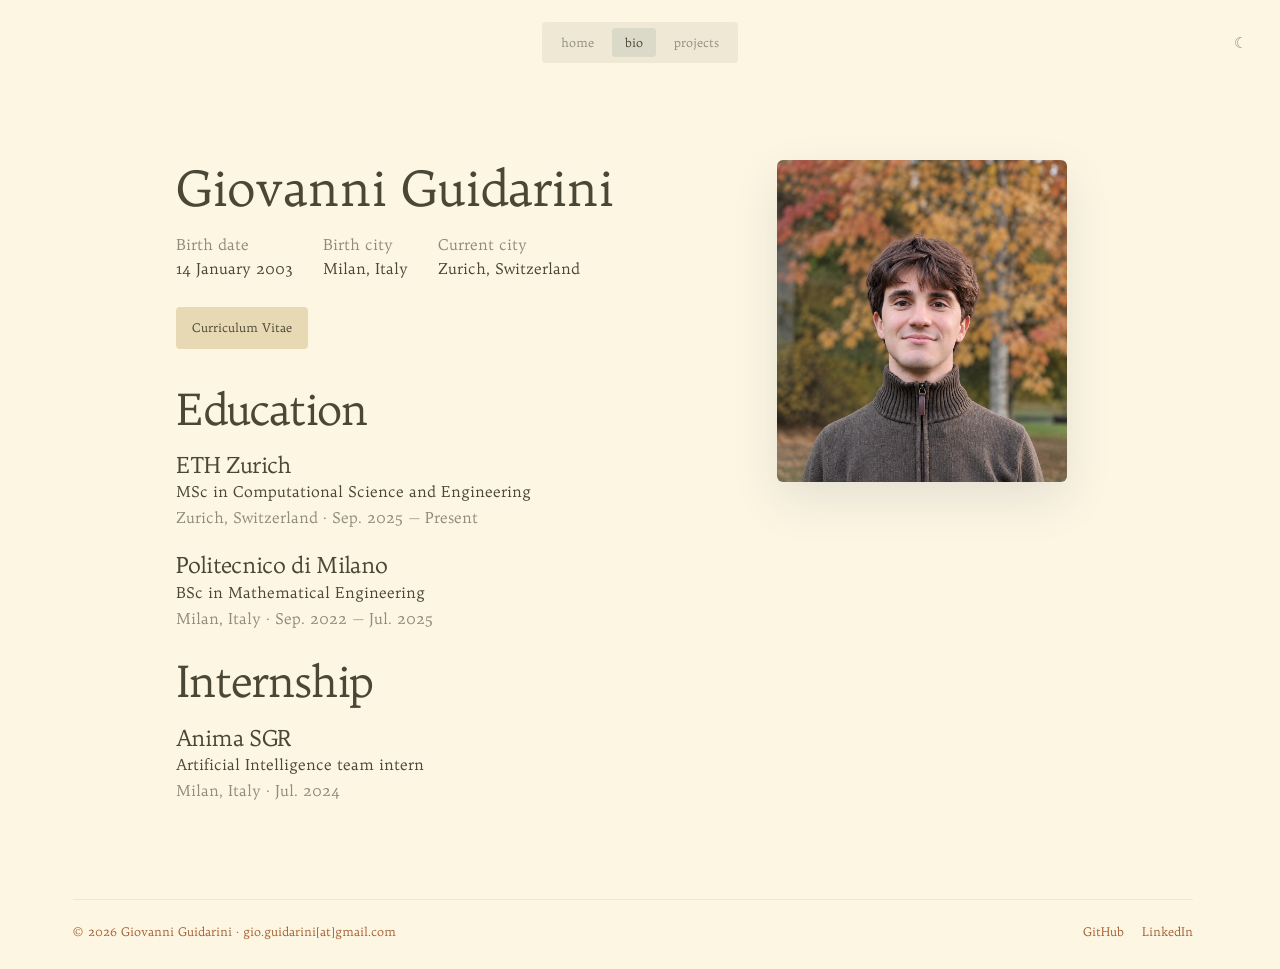
==== commit 245dc4ef: "Revert page sliding transition, retain AISE image removal" ====
--- a/bio.html
+++ b/bio.html
@@ -10,7 +10,6 @@
   <link rel="stylesheet" href="style.css">
   <link rel="icon" type="image/x-icon" href="favicon.ico?v=5">
   <script src="theme.js" defer></script>
-  <script src="page-transitions.js" defer></script>
 </head>
 <body><nav class="site-nav" aria-label="Main navigation"><a href="index.html">home</a><a href="bio.html" aria-current="page">bio</a><a href="projects.html">projects</a><a href="lecture-notes.html">lecture notes</a></nav><button class="theme-toggle" type="button" aria-label="Switch to dark mode" aria-pressed="false">☾</button>
 <main class="page subpage bio-page">
@@ -19,7 +18,7 @@
       <dl class="bio-facts"><div><dt>Birth date</dt><dd>14 January 2003</dd></div><div><dt>Birth city</dt><dd>Milan, Italy</dd></div><div><dt>Current city</dt><dd>Zurich, Switzerland</dd></div></dl>
       <a class="download" href="media/Giovanni_Guidarini_CV.pdf">Curriculum Vitae</a>
     </div>
-    <img class="bio-photo" src="media/profile_pic_wallpaper1.webp" alt="Portrait of Giovanni Guidarini outdoors">
+    <img class="bio-photo" src="media/profile_pic_wallpaper1.png" alt="Portrait of Giovanni Guidarini outdoors">
   </header>
   <section class="bio-section" aria-labelledby="education-heading"><h2 id="education-heading">Education</h2><ol class="cv-list"><li class="cv-entry">
   <div><h3>ETH Zurich</h3><p>MSc in Computational Science and Engineering</p><span class="muted">Zurich, Switzerland · Sep. 2025 — Present</span></div>
@@ -31,4 +30,4 @@
   <div><h3>Anima SGR</h3><p>Artificial Intelligence team intern</p><span class="muted">Milan, Italy · Jul. 2024</span></div>
 </li></ol></section>
 </main>
-<footer class="page footer"><span>© 2026 Giovanni Guidarini <span>·</span> gio.guidarini[at]gmail.com</span><span class="footer-links"><a href="https://github.com/gioguida" target="_blank" rel="noopener">GitHub</a><a href="https://www.linkedin.com/in/giovanni-guidarini/" target="_blank" rel="noopener">LinkedIn</a></span></footer></body></html>
+<footer class="page footer"><span>© 2026 Giovanni Guidarini <span>·</span> gio.guidarini[at]gmail.com</span><span class="footer-links"><a href="https://github.com/gioguida" target="_blank" rel="noopener">GitHub</a><a href="https://www.linkedin.com/in/giovanni-guidarini/" target="_blank" rel="noopener">LinkedIn</a></span></footer></body></html>
--- a/style.css
+++ b/style.css
@@ -29,7 +29,6 @@
   --font-scale: 90%;
   --font-size-body: 1.05rem;
   --font-size-small: .84rem;
-  --project-title-line-height: 1.18;
   --page-max-width: 1120px;
   --page-gutter: 48px;
   --radius-card: 6px;
@@ -47,10 +46,6 @@
   --bio-photo-fixed-top: 160px;
   --bio-photo-horizontal-bias: 70px;
   --transition: .2s ease;
-  --page-slide-duration: 520ms;
-  --page-slide-easing: cubic-bezier(.22, 1, .36, 1);
-  --footer-slide-duration: 170ms;
-  --footer-slide-easing: cubic-bezier(.55, 0, .8, .4);
   --blur: 10px;
 }
 
@@ -89,12 +84,6 @@
 body:not(.home-page) main { flex: 1; }
 a { color: inherit; text-decoration: none; }
 img { display: block; max-width: 100%; }
-
-.transition-stage { position: fixed; z-index: 5; inset: 0; overflow: hidden; background: var(--color-background); pointer-events: none; }
-.transition-track { display: flex; width: 200%; height: 100%; will-change: transform; }
-.transition-panel { position: relative; display: flex; flex: 0 0 50%; flex-direction: column; height: 100%; overflow: hidden; background: var(--color-background); }
-.transition-panel main { flex: 1; min-height: 0; overflow: hidden; }
-.transition-panel > .bio-photo { position: absolute; }
 
 .site-nav {
   position: fixed; z-index: 10; top: 22px; left: 50vw; transform: translateX(-50%);
@@ -167,7 +156,7 @@
 .mini-line.short { width: 55%; background: var(--blue); }
 .detail-hero { display: grid; grid-template-columns: .95fr 1.05fr; gap: 8%; align-items: center; margin-bottom: 65px; }
 .detail-hero--text-only { grid-template-columns: 1fr; }
-.detail-hero h1 { font-size: clamp(2.4rem, 4.3vw, 4.2rem); line-height: var(--project-title-line-height); }
+.detail-hero h1 { font-size: clamp(2.4rem, 4.3vw, 4.2rem); }
 .detail-hero p { font-size: 1.1rem; }
 .project-image { min-height: 340px; border-radius: var(--radius-card); box-shadow: var(--shadow); }
 .project-photo { width: 100%; height: 340px; object-fit: cover; }
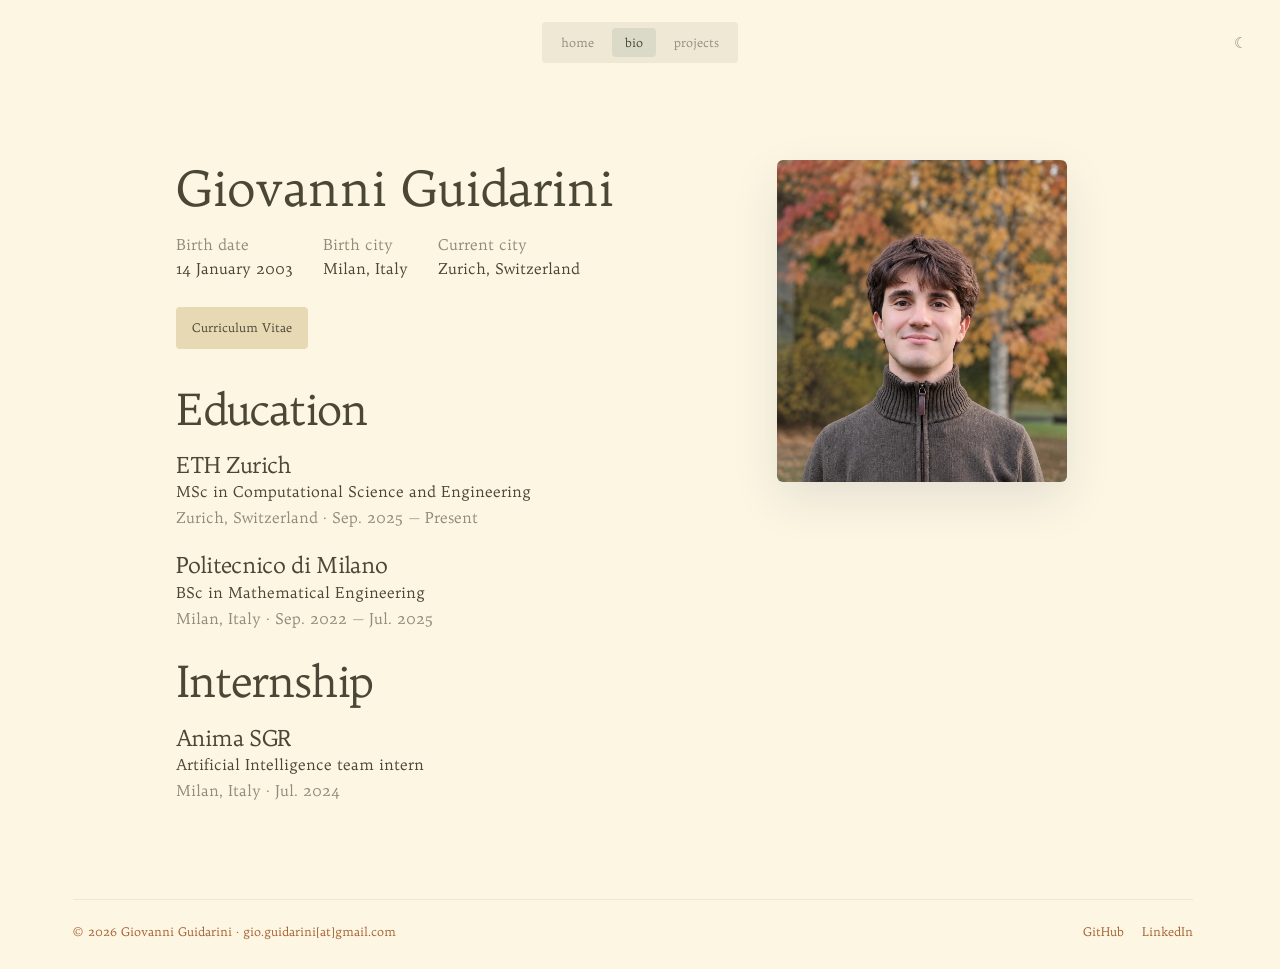
==== commit 22f3d652: "Restore sliding page transitions" ====
--- a/bio.html
+++ b/bio.html
@@ -10,6 +10,7 @@
   <link rel="stylesheet" href="style.css">
   <link rel="icon" type="image/x-icon" href="favicon.ico?v=5">
   <script src="theme.js" defer></script>
+  <script src="page-transitions.js" defer></script>
 </head>
 <body><nav class="site-nav" aria-label="Main navigation"><a href="index.html">home</a><a href="bio.html" aria-current="page">bio</a><a href="projects.html">projects</a><a href="lecture-notes.html">lecture notes</a></nav><button class="theme-toggle" type="button" aria-label="Switch to dark mode" aria-pressed="false">☾</button>
 <main class="page subpage bio-page">
@@ -18,7 +19,7 @@
       <dl class="bio-facts"><div><dt>Birth date</dt><dd>14 January 2003</dd></div><div><dt>Birth city</dt><dd>Milan, Italy</dd></div><div><dt>Current city</dt><dd>Zurich, Switzerland</dd></div></dl>
       <a class="download" href="media/Giovanni_Guidarini_CV.pdf">Curriculum Vitae</a>
     </div>
-    <img class="bio-photo" src="media/profile_pic_wallpaper1.png" alt="Portrait of Giovanni Guidarini outdoors">
+    <img class="bio-photo" src="media/profile_pic_wallpaper1.webp" alt="Portrait of Giovanni Guidarini outdoors">
   </header>
   <section class="bio-section" aria-labelledby="education-heading"><h2 id="education-heading">Education</h2><ol class="cv-list"><li class="cv-entry">
   <div><h3>ETH Zurich</h3><p>MSc in Computational Science and Engineering</p><span class="muted">Zurich, Switzerland · Sep. 2025 — Present</span></div>
@@ -30,4 +31,4 @@
   <div><h3>Anima SGR</h3><p>Artificial Intelligence team intern</p><span class="muted">Milan, Italy · Jul. 2024</span></div>
 </li></ol></section>
 </main>
-<footer class="page footer"><span>© 2026 Giovanni Guidarini <span>·</span> gio.guidarini[at]gmail.com</span><span class="footer-links"><a href="https://github.com/gioguida" target="_blank" rel="noopener">GitHub</a><a href="https://www.linkedin.com/in/giovanni-guidarini/" target="_blank" rel="noopener">LinkedIn</a></span></footer></body></html>+<footer class="page footer"><span>© 2026 Giovanni Guidarini <span>·</span> gio.guidarini[at]gmail.com</span><span class="footer-links"><a href="https://github.com/gioguida" target="_blank" rel="noopener">GitHub</a><a href="https://www.linkedin.com/in/giovanni-guidarini/" target="_blank" rel="noopener">LinkedIn</a></span></footer></body></html>
--- a/style.css
+++ b/style.css
@@ -29,6 +29,7 @@
   --font-scale: 90%;
   --font-size-body: 1.05rem;
   --font-size-small: .84rem;
+  --project-title-line-height: 1.18;
   --page-max-width: 1120px;
   --page-gutter: 48px;
   --radius-card: 6px;
@@ -46,6 +47,10 @@
   --bio-photo-fixed-top: 160px;
   --bio-photo-horizontal-bias: 70px;
   --transition: .2s ease;
+  --page-slide-duration: 520ms;
+  --page-slide-easing: cubic-bezier(.22, 1, .36, 1);
+  --footer-slide-duration: 170ms;
+  --footer-slide-easing: cubic-bezier(.55, 0, .8, .4);
   --blur: 10px;
 }
 
@@ -84,6 +89,12 @@
 body:not(.home-page) main { flex: 1; }
 a { color: inherit; text-decoration: none; }
 img { display: block; max-width: 100%; }
+
+.transition-stage { position: fixed; z-index: 5; inset: 0; overflow: hidden; background: var(--color-background); pointer-events: none; }
+.transition-track { display: flex; width: 200%; height: 100%; will-change: transform; }
+.transition-panel { position: relative; display: flex; flex: 0 0 50%; flex-direction: column; height: 100%; overflow: hidden; background: var(--color-background); }
+.transition-panel main { flex: 1; min-height: 0; overflow: hidden; }
+.transition-panel > .bio-photo { position: absolute; }
 
 .site-nav {
   position: fixed; z-index: 10; top: 22px; left: 50vw; transform: translateX(-50%);
@@ -156,7 +167,7 @@
 .mini-line.short { width: 55%; background: var(--blue); }
 .detail-hero { display: grid; grid-template-columns: .95fr 1.05fr; gap: 8%; align-items: center; margin-bottom: 65px; }
 .detail-hero--text-only { grid-template-columns: 1fr; }
-.detail-hero h1 { font-size: clamp(2.4rem, 4.3vw, 4.2rem); }
+.detail-hero h1 { font-size: clamp(2.4rem, 4.3vw, 4.2rem); line-height: var(--project-title-line-height); }
 .detail-hero p { font-size: 1.1rem; }
 .project-image { min-height: 340px; border-radius: var(--radius-card); box-shadow: var(--shadow); }
 .project-photo { width: 100%; height: 340px; object-fit: cover; }
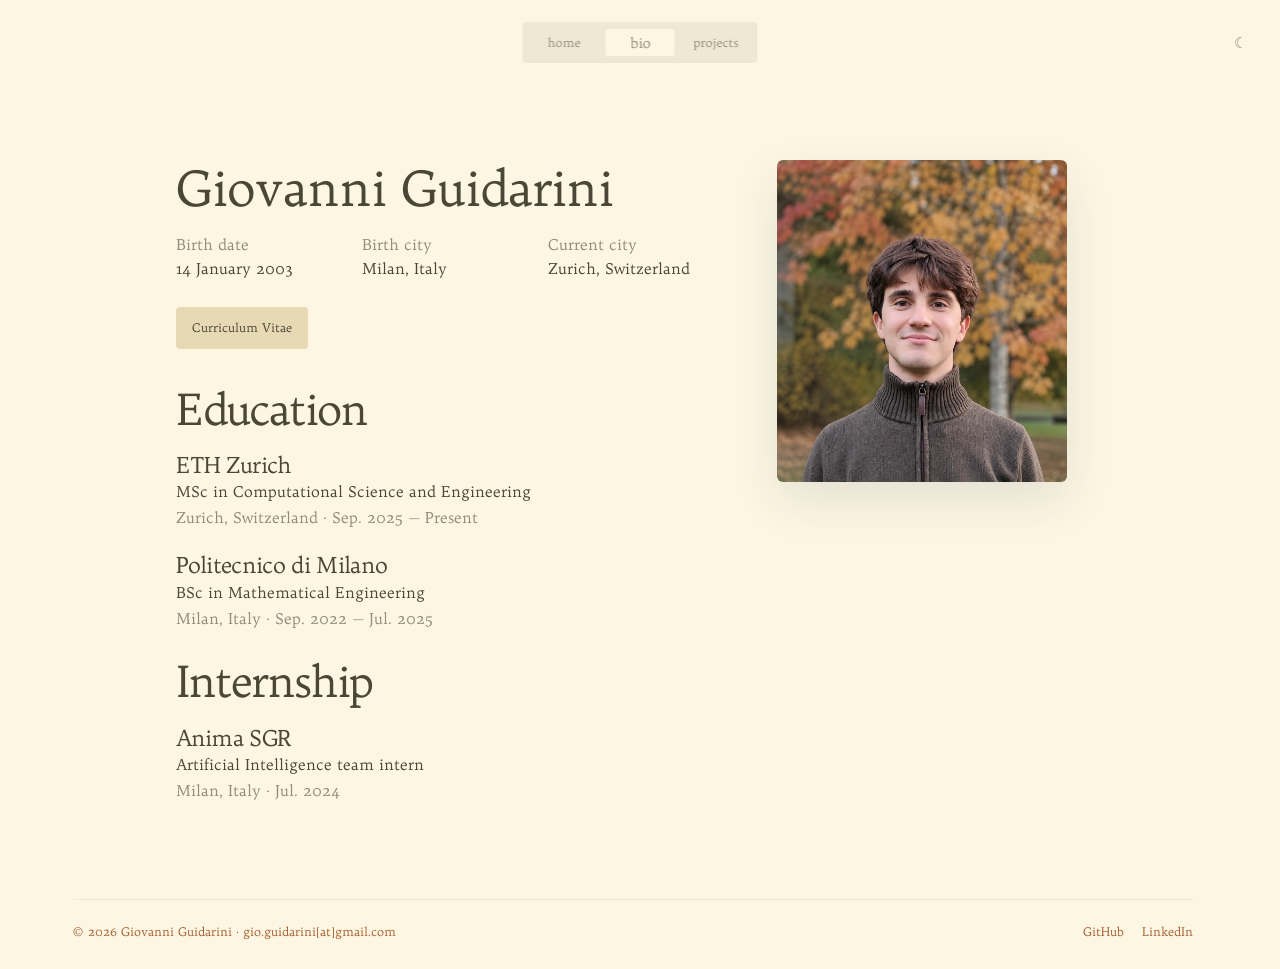
==== commit 1abb3f4d: "Update portfolio content and navigation behavior" ====
--- a/bio.html
+++ b/bio.html
@@ -6,7 +6,7 @@
   <title>Bio — Giovanni Guidarini</title>
   <meta name="description" content="Biography, education, and internship of Giovanni Guidarini">
   <meta name="author" content="Giovanni Guidarini">
-  <link rel="canonical" href="https://gioguida.github.io/bio.html">
+  <link rel="canonical" href="https://giovanniguidarini.com/bio.html">
   <link rel="stylesheet" href="style.css">
   <link rel="icon" type="image/x-icon" href="favicon.ico?v=5">
   <script src="theme.js" defer></script>
--- a/style.css
+++ b/style.css
@@ -46,9 +46,12 @@
   --bio-photo-top-offset: 0;
   --bio-photo-fixed-top: 160px;
   --bio-photo-horizontal-bias: 70px;
+  --bio-photo-column-gap: 24px;
+  --bio-stack-breakpoint: 1000px;
   --transition: .2s ease;
   --page-slide-duration: 520ms;
   --page-slide-easing: cubic-bezier(.22, 1, .36, 1);
+  --nav-lens-scale: 1.12;
   --footer-slide-duration: 170ms;
   --footer-slide-easing: cubic-bezier(.55, 0, .8, .4);
   --blur: 10px;
@@ -82,10 +85,10 @@
   font-size: var(--font-size-body);
   line-height: 1.58;
 }
-.home-page { height: 100svh; overflow: hidden; display: flex; flex-direction: column; }
+.home-page { height: 100svh; height: 100dvh; overflow: hidden; display: flex; flex-direction: column; }
 .home-page main { flex: 1; min-height: 0; overflow: hidden; }
 .home-page .footer { flex-shrink: 0; }
-body:not(.home-page) { min-height: 100svh; display: flex; flex-direction: column; }
+body:not(.home-page) { min-height: 100svh; min-height: 100dvh; display: flex; flex-direction: column; }
 body:not(.home-page) main { flex: 1; }
 a { color: inherit; text-decoration: none; }
 img { display: block; max-width: 100%; }
@@ -98,19 +101,21 @@
 
 .site-nav {
   position: fixed; z-index: 10; top: 22px; left: 50vw; transform: translateX(-50%);
-  display: flex; gap: 5px; padding: 6px;
+  display: grid; grid-auto-flow: column; grid-auto-columns: 1fr; gap: 5px; padding: 6px;
   background: var(--base2); border: none;
   border-radius: var(--radius-control); box-shadow: none;
   backdrop-filter: blur(10px);
 }
-.site-nav a { padding: 5px 13px; border-radius: var(--radius-control); font-size: .84rem; color: var(--base01); }
-.site-nav a:hover, .site-nav a[aria-current="page"] { background: rgba(0, 43, 54, .08); color: var(--base03); }
+.site-nav a { position: relative; z-index: 1; padding: 5px 13px; border-radius: var(--radius-control); font-size: .84rem; color: var(--base01); text-align: center; white-space: nowrap; }
+.site-nav .nav-label { display: inline-block; transform: scale(var(--lens-scale, 1)); transform-origin: center; }
+.site-nav a:hover, .site-nav a[aria-current="page"] { background: var(--color-background); }
+.site-nav.has-selector a:hover, .site-nav.has-selector a[aria-current="page"] { background: transparent; }
+.site-nav .nav-selector { position: absolute; z-index: 0; border-radius: var(--radius-control); background: var(--color-background); box-shadow: inset 0 0 0 1px var(--color-border); pointer-events: none; }
 .site-nav a[href*="lecture-notes"] { display: none; }
 .theme-toggle { position: fixed; z-index: 11; top: 26.5px; right: 24px; width: 32px; height: 32px; padding: 0; display: inline-flex; align-items: center; justify-content: center; border: 0; border-radius: 50%; background: transparent; color: var(--base01); font: 1.05rem/1 var(--font-text); cursor: pointer; }
 .theme-toggle:hover, .theme-toggle:focus-visible { background: transparent; color: var(--base03); }
 [data-theme="dark"] .theme-toggle { background: transparent; color: var(--base03); }
 [data-theme="dark"] .theme-toggle:hover, [data-theme="dark"] .theme-toggle:focus-visible, [data-theme="dark"] .download:hover { background: transparent; color: var(--base03); }
-[data-theme="dark"] .site-nav a:hover, [data-theme="dark"] .site-nav a[aria-current="page"] { background: rgba(253, 246, 227, .12); }
 
 .page { width: min(var(--page-max-width), calc(100% - var(--page-gutter))); margin: 0 auto; }
 .hero { min-height: 100vh; display: grid; grid-template-columns: 1.08fr .92fr; align-items: center; gap: 9%; padding: 100px 0 70px; }
@@ -192,8 +197,8 @@
 .bio-hero { position: relative; max-width: var(--bio-hero-width); margin-bottom: calc(var(--space-bio-section) + 15px); }
 .bio-intro, .bio-section { max-width: calc(60% - var(--space-bio-section)); }
 .bio-intro h2 { margin-top: 0; font-size: clamp(1.9rem, 3.8vw, 3.8rem); line-height: 1.2; letter-spacing: -.02em; }
-.bio-facts { display: grid; grid-template-columns: repeat(3, max-content); gap: 30px; margin: 15px 0 8px; }
-.bio-facts div { display: block; min-width: 0; }
+.bio-facts { display: grid; grid-template-columns: repeat(3, minmax(0, 1fr)); gap: 30px; margin: 15px 0 8px; }
+.bio-facts div { display: block; min-width: 0; overflow-wrap: anywhere; }
 .bio-facts dt { color: var(--base01); }
 .bio-facts dd { margin: 0; color: var(--base03); }
 .bio-photo { position: fixed; z-index: 1; top: var(--bio-photo-fixed-top); left: var(--bio-photo-left, auto); width: min(40%, var(--bio-photo-width)); height: auto; aspect-ratio: var(--bio-photo-aspect-ratio); object-fit: cover; object-position: center 35%; border-radius: var(--radius-card); box-shadow: var(--shadow); }
@@ -205,6 +210,11 @@
 .cv-entry h3 { font-size: 1.55rem; }
 .cv-entry p { margin: 3px 0 0; color: var(--base03); }
 .cv-entry .muted { display: block; margin-top: 2px; }
+
+@media (max-width: 1000px) {
+  .bio-intro, .bio-section { max-width: none; }
+  .bio-photo { position: static; width: min(100%, var(--bio-photo-width)); margin-top: var(--space-bio-section); }
+}
 
 @media (max-width: 760px) {
   .page { width: min(100% - 30px, 600px); }
